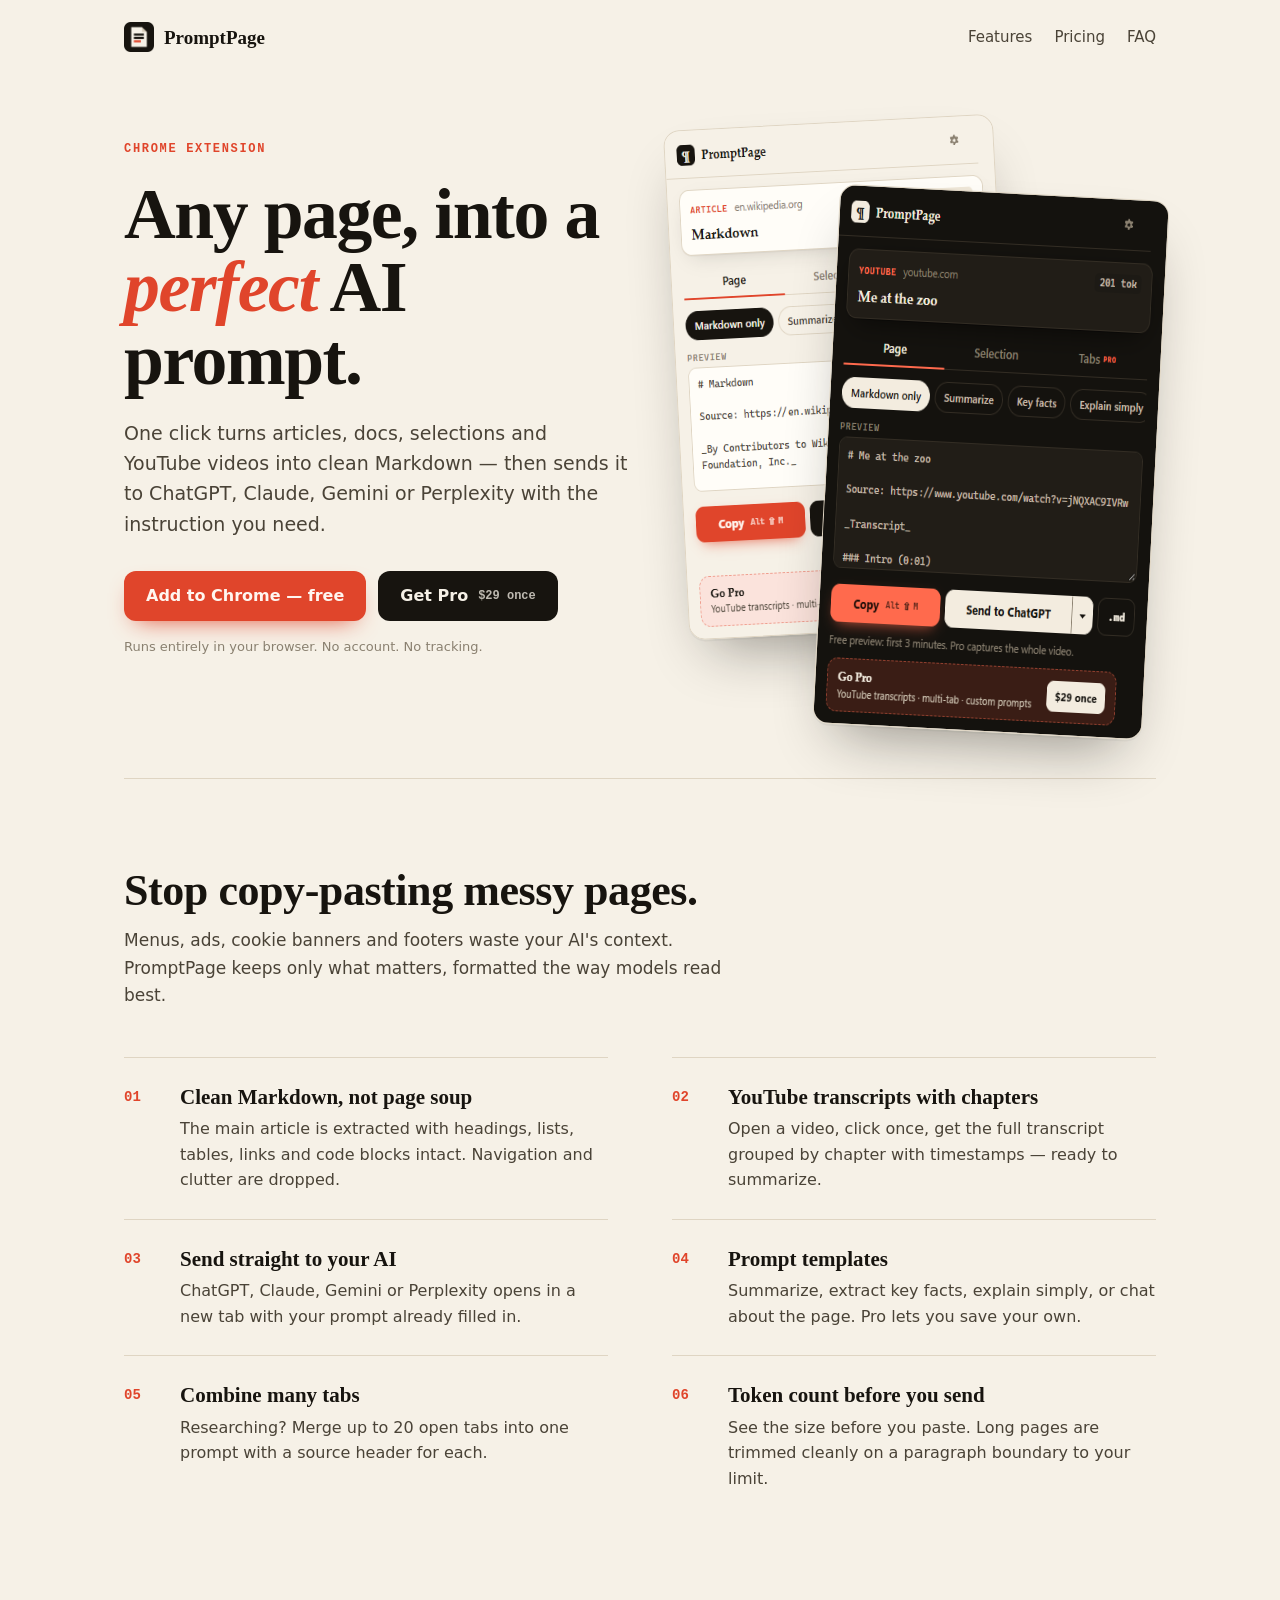
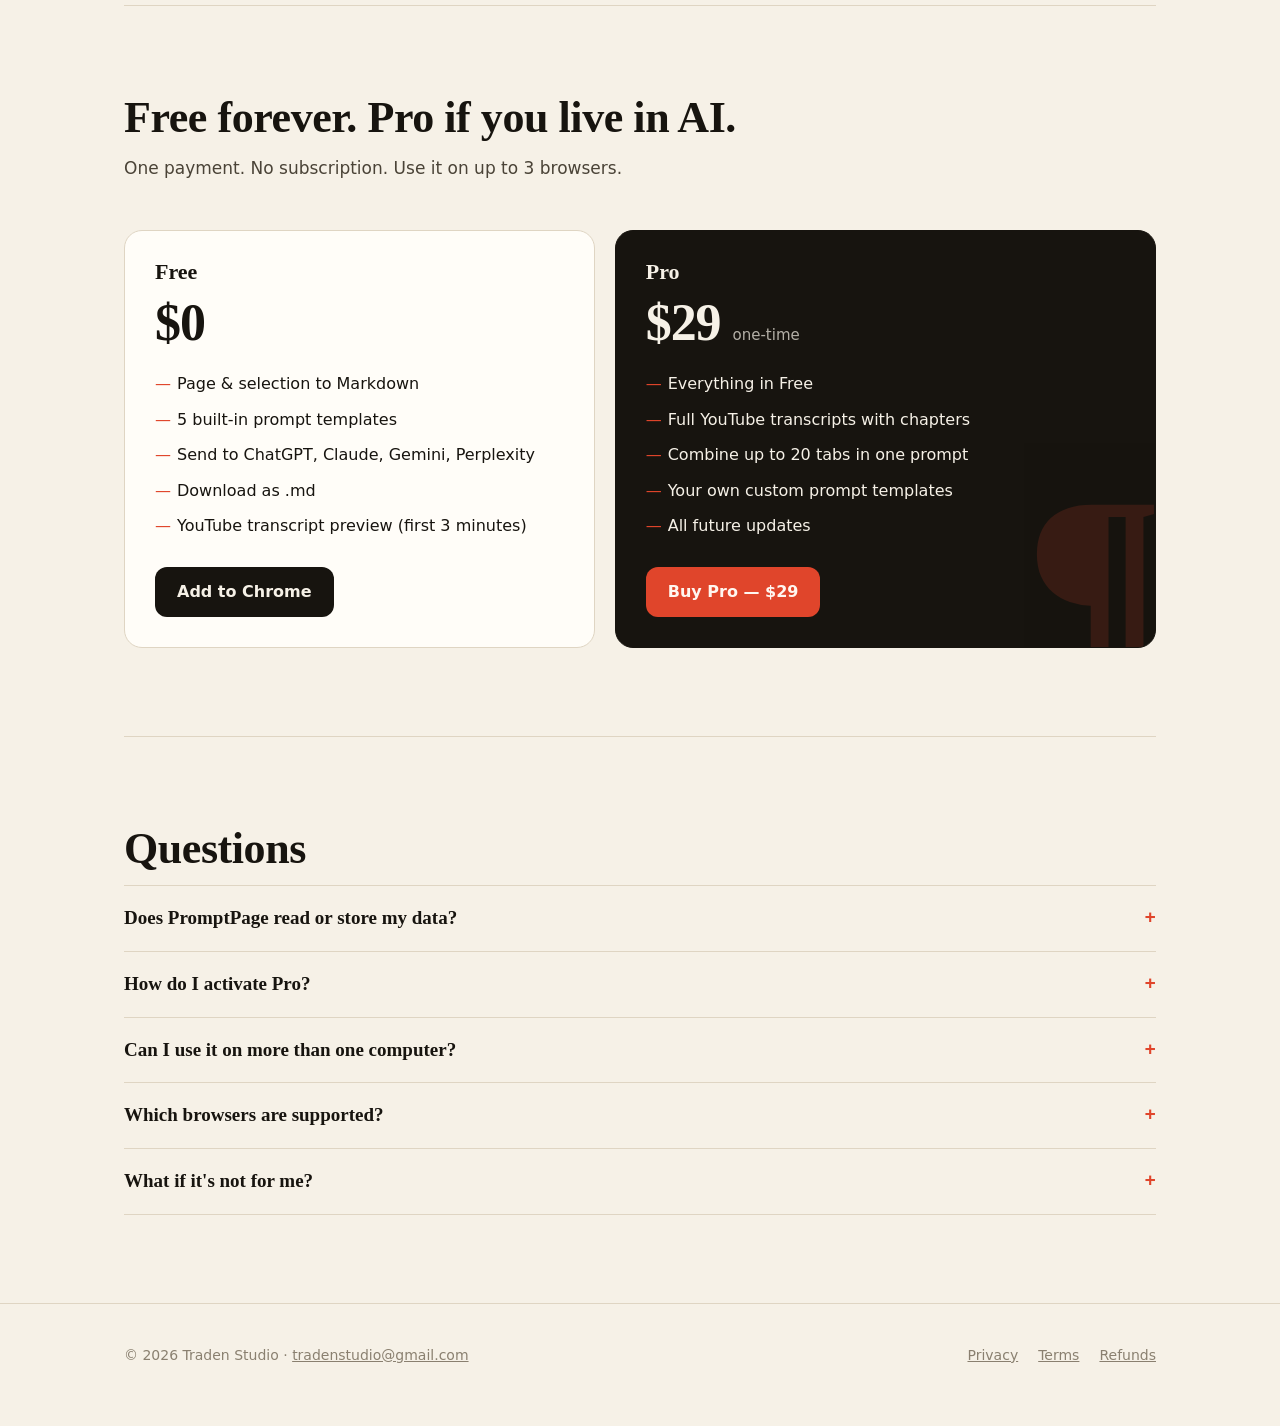
==== index.html @ 83ea39a8 "Add files via upload" ====
<!doctype html>
<html lang="en">
<head>
  <meta charset="utf-8" />
  <meta name="viewport" content="width=device-width, initial-scale=1" />
  <meta name="color-scheme" content="light dark" />
  <title>PromptPage — Any page to a perfect AI prompt</title>
  <meta name="description" content="Chrome extension that turns any web page, selection or YouTube video into clean Markdown and ready-to-send prompts for ChatGPT, Claude, Gemini and Perplexity." />
  <link rel="icon" href="img/icon.png" />
  <link rel="stylesheet" href="style.css" />
</head>
<body>
  <div class="wrap">
    <header class="nav">
      <a class="brand" href="./"><img src="img/icon.png" alt="" width="30" height="30" />PromptPage</a>
      <nav class="nav-links" aria-label="Main">
        <a href="#features">Features</a>
        <a href="#pricing">Pricing</a>
        <a href="#faq">FAQ</a>
      </nav>
    </header>

    <main>
      <section class="hero" aria-labelledby="hero-title">
        <div>
          <span class="eyebrow">Chrome extension</span>
          <h1 id="hero-title">Any page, into a <em>perfect</em> AI prompt.</h1>
          <p class="lead">One click turns articles, docs, selections and YouTube videos into clean Markdown — then sends it to ChatGPT, Claude, Gemini or Perplexity with the instruction you need.</p>
          <div class="cta">
            <a class="btn btn-primary" href="CHROME_WEB_STORE_URL">Add to Chrome — free</a>
            <a class="btn btn-dark" href="#pricing">Get Pro <small>$29 once</small></a>
          </div>
          <p class="fine">Runs entirely in your browser. No account. No tracking.</p>
        </div>
        <div class="stage" aria-hidden="true">
          <img class="shot shot-a" src="img/popup-article.png" alt="" width="400" height="510" />
          <img class="shot shot-b" src="img/popup-youtube.png" alt="" width="400" height="540" />
        </div>
      </section>

      <section class="band" id="features" aria-labelledby="features-title">
        <h2 class="section" id="features-title">Stop copy-pasting messy pages.</h2>
        <p class="section-lead">Menus, ads, cookie banners and footers waste your AI's context. PromptPage keeps only what matters, formatted the way models read best.</p>
        <ol class="steps">
          <li><div><h3>Clean Markdown, not page soup</h3><p>The main article is extracted with headings, lists, tables, links and code blocks intact. Navigation and clutter are dropped.</p></div></li>
          <li><div><h3>YouTube transcripts with chapters</h3><p>Open a video, click once, get the full transcript grouped by chapter with timestamps — ready to summarize.</p></div></li>
          <li><div><h3>Send straight to your AI</h3><p>ChatGPT, Claude, Gemini or Perplexity opens in a new tab with your prompt already filled in.</p></div></li>
          <li><div><h3>Prompt templates</h3><p>Summarize, extract key facts, explain simply, or chat about the page. Pro lets you save your own.</p></div></li>
          <li><div><h3>Combine many tabs</h3><p>Researching? Merge up to 20 open tabs into one prompt with a source header for each.</p></div></li>
          <li><div><h3>Token count before you send</h3><p>See the size before you paste. Long pages are trimmed cleanly on a paragraph boundary to your limit.</p></div></li>
        </ol>
      </section>

      <section class="band" id="pricing" aria-labelledby="pricing-title">
        <h2 class="section" id="pricing-title">Free forever. Pro if you live in AI.</h2>
        <p class="section-lead">One payment. No subscription. Use it on up to 3 browsers.</p>
        <div class="pricing">
          <div class="plan">
            <h3>Free</h3>
            <div class="price">$0</div>
            <ul>
              <li>Page &amp; selection to Markdown</li>
              <li>5 built-in prompt templates</li>
              <li>Send to ChatGPT, Claude, Gemini, Perplexity</li>
              <li>Download as .md</li>
              <li>YouTube transcript preview (first 3 minutes)</li>
            </ul>
            <a class="btn btn-dark" href="CHROME_WEB_STORE_URL">Add to Chrome</a>
          </div>
          <div class="plan pro">
            <h3>Pro</h3>
            <div class="price">$29 <small>one-time</small></div>
            <ul>
              <li>Everything in Free</li>
              <li>Full YouTube transcripts with chapters</li>
              <li>Combine up to 20 tabs in one prompt</li>
              <li>Your own custom prompt templates</li>
              <li>All future updates</li>
            </ul>
            <a class="btn btn-primary" href="CHECKOUT_URL">Buy Pro — $29</a>
          </div>
        </div>
      </section>

      <section class="band faq" id="faq" aria-labelledby="faq-title">
        <h2 class="section" id="faq-title">Questions</h2>
        <details><summary>Does PromptPage read or store my data?</summary><p>No. Pages are converted inside your browser. Nothing is sent to us — we have no servers. The only network request is validating your Pro license key with our payment provider.</p></details>
        <details><summary>How do I activate Pro?</summary><p>After checkout you receive a license key by email. Open PromptPage's settings, paste the key, click Activate. Done.</p></details>
        <details><summary>Can I use it on more than one computer?</summary><p>Yes, one license works on up to 3 browsers. You can move it from the settings page at any time.</p></details>
        <details><summary>Which browsers are supported?</summary><p>Chrome, Edge, Brave, Arc, Opera and other Chromium browsers (version 116 or newer).</p></details>
        <details><summary>What if it's not for me?</summary><p>Request a refund within 14 days of purchase, no questions asked. See the <a href="refund.html">refund policy</a>.</p></details>
      </section>
    </main>
  </div>

  <footer>
    <div class="wrap">
      <span>© 2026 Traden Studio · <a href="mailto:tradenstudio@gmail.com">tradenstudio@gmail.com</a></span>
      <nav aria-label="Legal">
        <a href="privacy.html">Privacy</a>
        <a href="terms.html">Terms</a>
        <a href="refund.html">Refunds</a>
      </nav>
    </div>
  </footer>
</body>
</html>
---- style.css ----
:root {
  --paper: #f6f1e7;
  --paper-2: #efe7d8;
  --card: #fffdf8;
  --ink: #17140f;
  --ink-2: #4a4337;
  --ink-3: #8a8070;
  --rule: #dfd5c3;
  --accent: #e0452b;
  --accent-ink: #fff6f0;
  --accent-soft: #fbe3dc;

  --serif: "Iowan Old Style", "Palatino Linotype", Palatino, Georgia, ui-serif, serif;
  --sans: ui-sans-serif, "Segoe UI Variable Text", "Segoe UI", system-ui, -apple-system, sans-serif;
  --mono: ui-monospace, "Cascadia Code", "SF Mono", Consolas, monospace;
  --ease: cubic-bezier(0.16, 1, 0.3, 1);
  --wrap: 1080px;
}

@media (prefers-color-scheme: dark) {
  :root {
    --paper: #14120e;
    --paper-2: #1d1a15;
    --card: #211d17;
    --ink: #f3ecdf;
    --ink-2: #c9bfad;
    --ink-3: #8b8170;
    --rule: #332d24;
    --accent: #ff6a4d;
    --accent-ink: #1a0b06;
    --accent-soft: #3a1d15;
  }
}

* { box-sizing: border-box; }
html { -webkit-text-size-adjust: 100%; }
body {
  margin: 0; background: var(--paper); color: var(--ink);
  font: 17px/1.6 var(--sans); -webkit-font-smoothing: antialiased;
}
img { max-width: 100%; display: block; }
a { color: inherit; }
:focus-visible { outline: 2px solid var(--accent); outline-offset: 3px; border-radius: 6px; }

.wrap { max-width: var(--wrap); margin: 0 auto; padding: 0 24px; }

/* nav */
.nav { display: flex; align-items: center; justify-content: space-between; padding: 22px 0; }
.brand { display: flex; align-items: center; gap: 10px; text-decoration: none; font: 600 19px/1 var(--serif); }
.brand img { width: 30px; height: 30px; }
.nav-links { display: flex; gap: 22px; font-size: 15px; }
.nav-links a { text-decoration: none; color: var(--ink-2); }
.nav-links a:hover { color: var(--ink); }

/* buttons */
.btn {
  display: inline-flex; align-items: center; gap: 10px; height: 50px; padding: 0 22px;
  border-radius: 12px; font-weight: 650; font-size: 16px; text-decoration: none;
  transition: transform 160ms var(--ease), box-shadow 160ms var(--ease), background 160ms var(--ease);
}
.btn:hover { transform: translateY(-2px); }
.btn:active { transform: translateY(0) scale(0.99); }
.btn-primary { background: var(--accent); color: var(--accent-ink); box-shadow: 0 10px 24px -12px var(--accent); }
.btn-dark { background: var(--ink); color: var(--paper); }
.btn small { font: 600 12px/1 var(--mono); opacity: 0.75; }

/* hero */
.hero { display: grid; grid-template-columns: 1.05fr 1fr; gap: 48px; align-items: center; padding: 48px 0 96px; }
.eyebrow { font: 700 12px/1 var(--mono); letter-spacing: 0.14em; text-transform: uppercase; color: var(--accent); }
.hero h1 {
  margin: 18px 0 20px; font: 600 clamp(42px, 5.6vw, 72px)/1.02 var(--serif); letter-spacing: -0.02em;
}
.hero h1 em { font-style: italic; color: var(--accent); }
.hero p.lead { margin: 0 0 32px; max-width: 30em; font-size: 19px; color: var(--ink-2); }
.cta { display: flex; flex-wrap: wrap; gap: 12px; }
.fine { margin-top: 16px; font-size: 13px; color: var(--ink-3); }

.stage { position: relative; height: 560px; }
.shot {
  position: absolute; width: 330px; border-radius: 16px; border: 1px solid var(--rule);
  box-shadow: 0 30px 60px -24px rgba(23, 20, 15, 0.45), 0 2px 0 rgba(23, 20, 15, 0.04);
  transition: transform 500ms var(--ease);
}
.shot-a { left: 0; top: 0; transform: rotate(-3deg); z-index: 1; }
.shot-b { right: 0; top: 70px; transform: rotate(3deg); z-index: 2; }
.stage:hover .shot-a { transform: rotate(-5deg) translateX(-10px); }
.stage:hover .shot-b { transform: rotate(5deg) translateX(10px); }

/* sections */
section.band { padding: 88px 0; border-top: 1px solid var(--rule); }
h2.section { font: 600 clamp(30px, 3.6vw, 44px)/1.1 var(--serif); letter-spacing: -0.01em; margin: 0 0 12px; }
.section-lead { color: var(--ink-2); margin: 0 0 48px; max-width: 36em; }

/* numbered features: editorial list, not a card grid */
.steps { list-style: none; margin: 0; padding: 0; display: grid; grid-template-columns: repeat(2, 1fr); gap: 0 64px; counter-reset: s; }
.steps li { counter-increment: s; padding: 26px 0; border-top: 1px solid var(--rule); display: grid; grid-template-columns: 56px 1fr; }
.steps li::before { content: counter(s, decimal-leading-zero); font: 600 14px/1.9 var(--mono); color: var(--accent); }
.steps h3 { margin: 0 0 6px; font: 600 21px/1.25 var(--serif); }
.steps p { margin: 0; color: var(--ink-2); font-size: 16px; }

/* pricing */
.pricing { display: grid; grid-template-columns: 1fr 1.15fr; gap: 20px; align-items: stretch; }
.plan { border: 1px solid var(--rule); border-radius: 18px; padding: 30px; background: var(--card); }
.plan.pro { background: var(--ink); color: var(--paper); border-color: var(--ink); position: relative; overflow: hidden; }
.plan.pro::after {
  content: "¶"; position: absolute; right: -10px; bottom: -70px; font: 700 260px/1 var(--serif);
  color: var(--accent); opacity: 0.16; pointer-events: none;
}
.plan h3 { margin: 0; font: 600 22px/1 var(--serif); }
.price { margin: 14px 0 4px; font: 600 52px/1 var(--serif); letter-spacing: -0.02em; }
.price small { font: 500 15px/1 var(--sans); opacity: 0.7; letter-spacing: 0; }
.plan ul { list-style: none; padding: 0; margin: 22px 0 28px; display: grid; gap: 10px; }
.plan li { display: grid; grid-template-columns: 22px 1fr; font-size: 16px; }
.plan li::before { content: "—"; color: var(--accent); }
.plan.pro .btn-primary { box-shadow: none; }

/* faq */
.faq details { border-top: 1px solid var(--rule); padding: 20px 0; }
.faq details:last-child { border-bottom: 1px solid var(--rule); }
.faq summary { cursor: pointer; font: 600 19px/1.3 var(--serif); list-style: none; display: flex; justify-content: space-between; gap: 16px; }
.faq summary::after { content: "+"; font-family: var(--mono); color: var(--accent); transition: transform 200ms var(--ease); }
.faq details[open] summary::after { transform: rotate(45deg); }
.faq p { margin: 12px 0 0; color: var(--ink-2); max-width: 46em; }

/* footer */
footer { padding: 40px 0 60px; border-top: 1px solid var(--rule); color: var(--ink-3); font-size: 14px; }
footer .wrap { display: flex; flex-wrap: wrap; justify-content: space-between; gap: 16px; }
footer nav { display: flex; gap: 20px; }

/* legal pages */
.legal { max-width: 720px; padding: 32px 24px 96px; margin: 0 auto; }
.legal h1 { font: 600 44px/1.1 var(--serif); margin: 24px 0 8px; }
.legal .updated { color: var(--ink-3); font: 500 13px/1 var(--mono); margin-bottom: 40px; }
.legal h2 { font: 600 22px/1.3 var(--serif); margin: 36px 0 8px; }
.legal p, .legal li { color: var(--ink-2); }

@media (max-width: 860px) {
  .hero { grid-template-columns: 1fr; padding-bottom: 64px; }
  .stage { height: 470px; max-width: 520px; margin: 0 auto; width: 100%; }
  .shot { width: 62%; }
  .steps, .pricing { grid-template-columns: 1fr; }
  .nav-links { display: none; }
}

@media (prefers-reduced-motion: reduce) { * { transition: none !important; } }
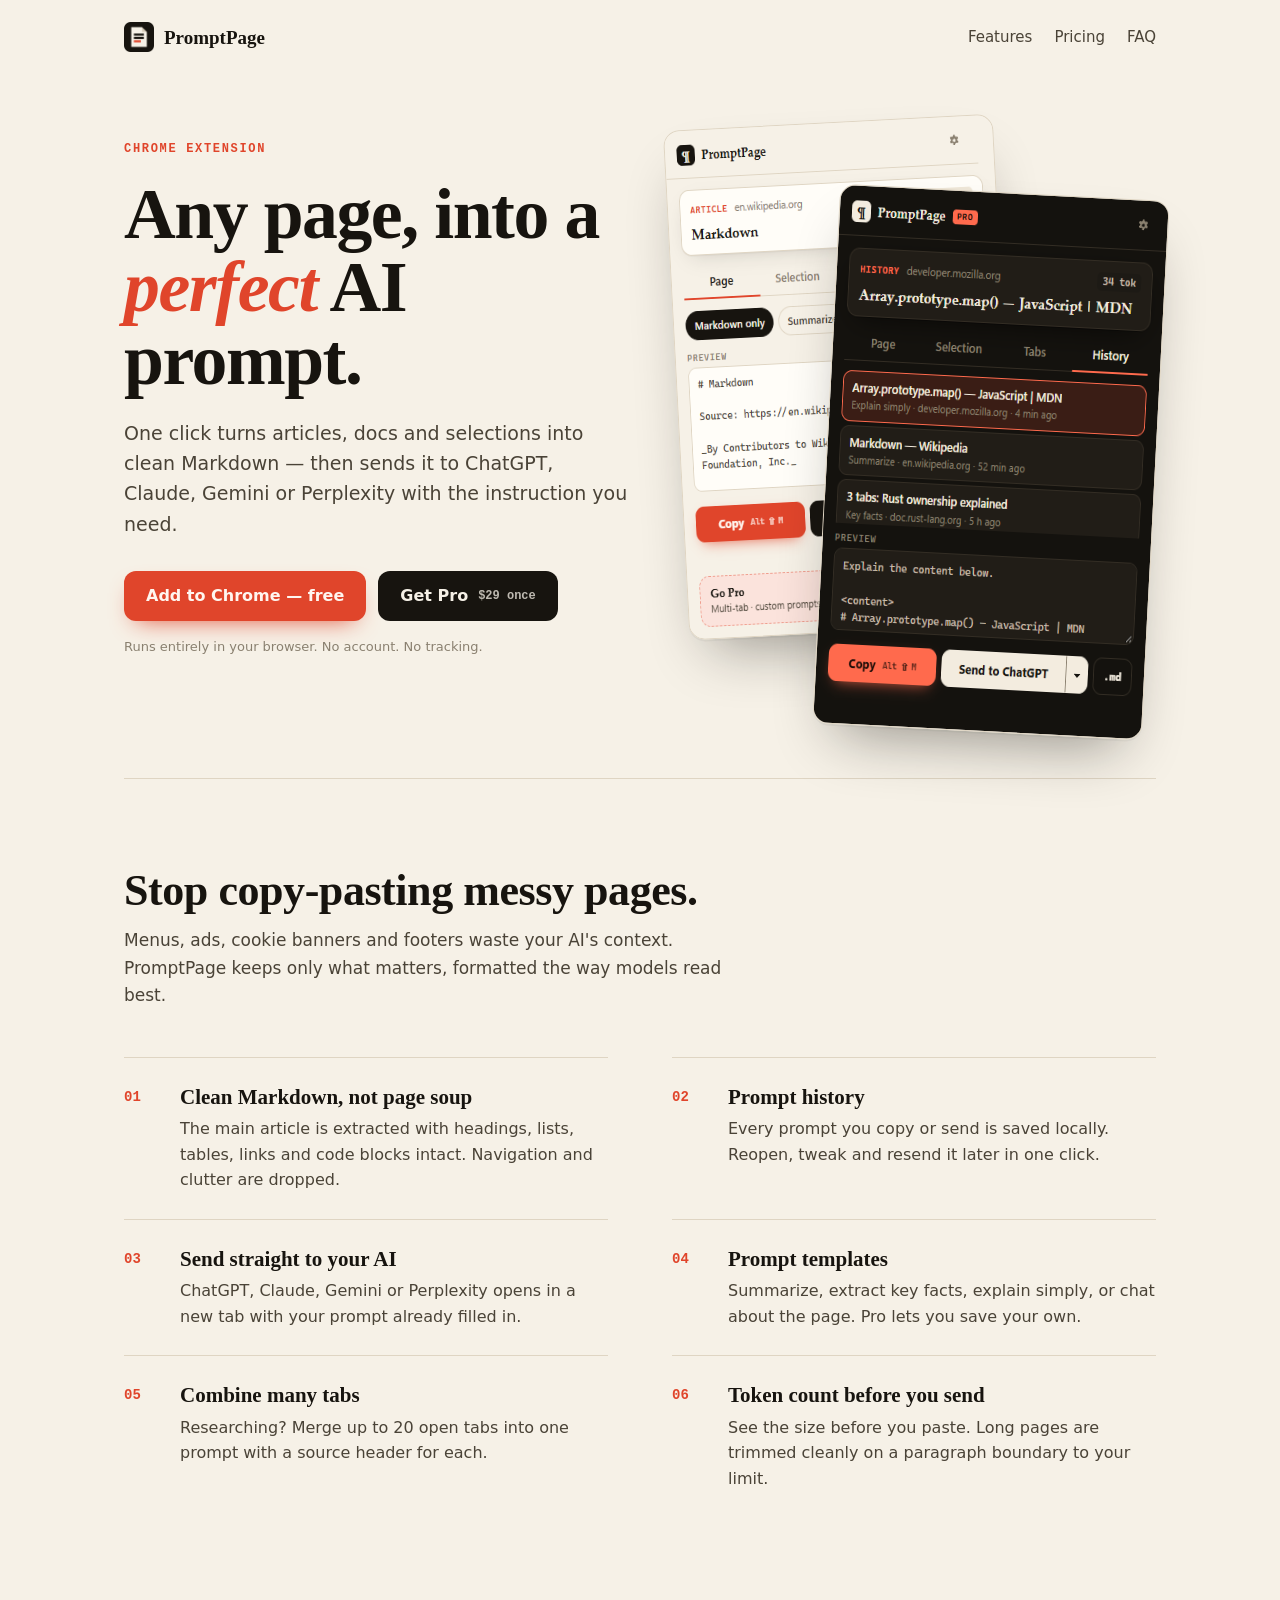
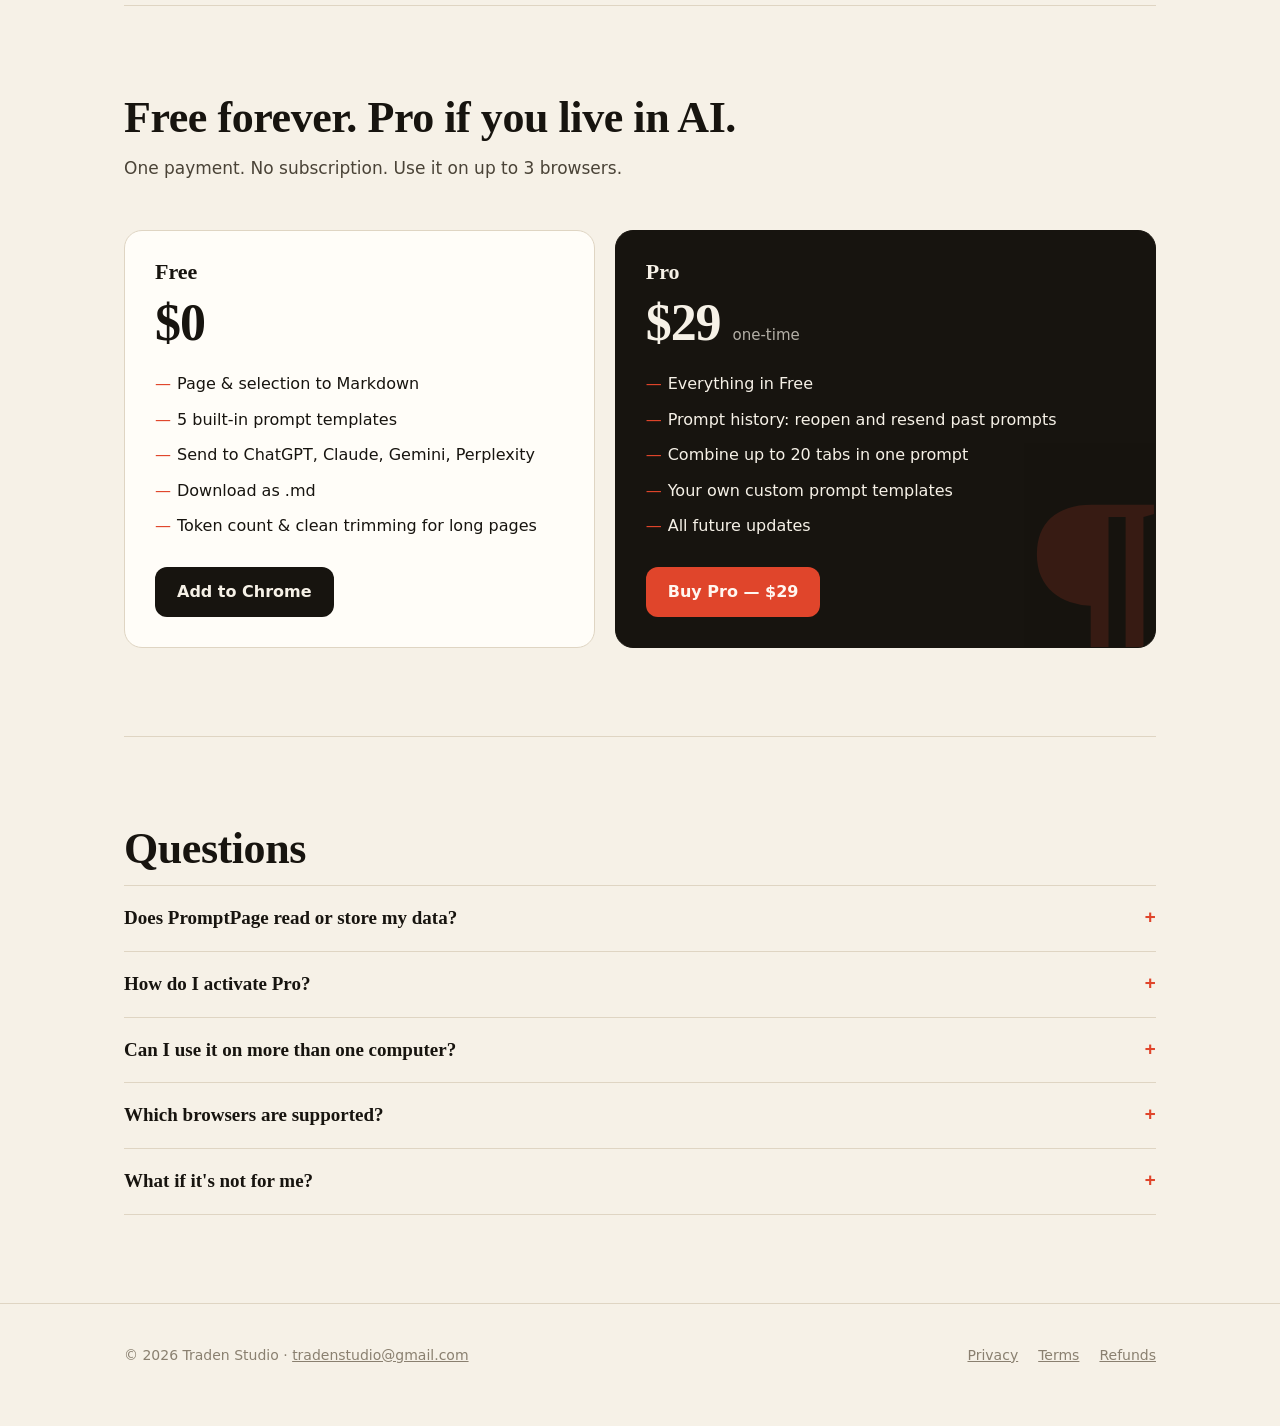
==== commit 86bfa1df: "Add files via upload" ====
--- a/index.html
+++ b/index.html
@@ -5,7 +5,7 @@
   <meta name="viewport" content="width=device-width, initial-scale=1" />
   <meta name="color-scheme" content="light dark" />
   <title>PromptPage — Any page to a perfect AI prompt</title>
-  <meta name="description" content="Chrome extension that turns any web page, selection or YouTube video into clean Markdown and ready-to-send prompts for ChatGPT, Claude, Gemini and Perplexity." />
+  <meta name="description" content="Chrome extension that turns any web page or selection into clean Markdown and ready-to-send prompts for ChatGPT, Claude, Gemini and Perplexity." />
   <link rel="icon" href="img/icon.png" />
   <link rel="stylesheet" href="style.css" />
 </head>
@@ -25,16 +25,16 @@
         <div>
           <span class="eyebrow">Chrome extension</span>
           <h1 id="hero-title">Any page, into a <em>perfect</em> AI prompt.</h1>
-          <p class="lead">One click turns articles, docs, selections and YouTube videos into clean Markdown — then sends it to ChatGPT, Claude, Gemini or Perplexity with the instruction you need.</p>
+          <p class="lead">One click turns articles, docs and selections into clean Markdown — then sends it to ChatGPT, Claude, Gemini or Perplexity with the instruction you need.</p>
           <div class="cta">
-            <a class="btn btn-primary" href="CHROME_WEB_STORE_URL">Add to Chrome — free</a>
+            <a class="btn btn-primary" href="https://chromewebstore.google.com/search/PromptPage">Add to Chrome — free</a>
             <a class="btn btn-dark" href="#pricing">Get Pro <small>$29 once</small></a>
           </div>
           <p class="fine">Runs entirely in your browser. No account. No tracking.</p>
         </div>
         <div class="stage" aria-hidden="true">
           <img class="shot shot-a" src="img/popup-article.png" alt="" width="400" height="510" />
-          <img class="shot shot-b" src="img/popup-youtube.png" alt="" width="400" height="540" />
+          <img class="shot shot-b" src="img/popup-history.png" alt="" width="400" height="540" />
         </div>
       </section>
 
@@ -43,7 +43,7 @@
         <p class="section-lead">Menus, ads, cookie banners and footers waste your AI's context. PromptPage keeps only what matters, formatted the way models read best.</p>
         <ol class="steps">
           <li><div><h3>Clean Markdown, not page soup</h3><p>The main article is extracted with headings, lists, tables, links and code blocks intact. Navigation and clutter are dropped.</p></div></li>
-          <li><div><h3>YouTube transcripts with chapters</h3><p>Open a video, click once, get the full transcript grouped by chapter with timestamps — ready to summarize.</p></div></li>
+          <li><div><h3>Prompt history</h3><p>Every prompt you copy or send is saved locally. Reopen, tweak and resend it later in one click.</p></div></li>
           <li><div><h3>Send straight to your AI</h3><p>ChatGPT, Claude, Gemini or Perplexity opens in a new tab with your prompt already filled in.</p></div></li>
           <li><div><h3>Prompt templates</h3><p>Summarize, extract key facts, explain simply, or chat about the page. Pro lets you save your own.</p></div></li>
           <li><div><h3>Combine many tabs</h3><p>Researching? Merge up to 20 open tabs into one prompt with a source header for each.</p></div></li>
@@ -63,21 +63,21 @@
               <li>5 built-in prompt templates</li>
               <li>Send to ChatGPT, Claude, Gemini, Perplexity</li>
               <li>Download as .md</li>
-              <li>YouTube transcript preview (first 3 minutes)</li>
+              <li>Token count &amp; clean trimming for long pages</li>
             </ul>
-            <a class="btn btn-dark" href="CHROME_WEB_STORE_URL">Add to Chrome</a>
+            <a class="btn btn-dark" href="https://chromewebstore.google.com/search/PromptPage">Add to Chrome</a>
           </div>
           <div class="plan pro">
             <h3>Pro</h3>
             <div class="price">$29 <small>one-time</small></div>
             <ul>
               <li>Everything in Free</li>
-              <li>Full YouTube transcripts with chapters</li>
+              <li>Prompt history: reopen and resend past prompts</li>
               <li>Combine up to 20 tabs in one prompt</li>
               <li>Your own custom prompt templates</li>
               <li>All future updates</li>
             </ul>
-            <a class="btn btn-primary" href="CHECKOUT_URL">Buy Pro — $29</a>
+            <a class="btn btn-primary" href="https://buy.polar.sh/polar_cl_bDdGOoIZVV2AM3ARBBVZTVU8bmjyTRVB1D4Il4blD40">Buy Pro — $29</a>
           </div>
         </div>
       </section>
